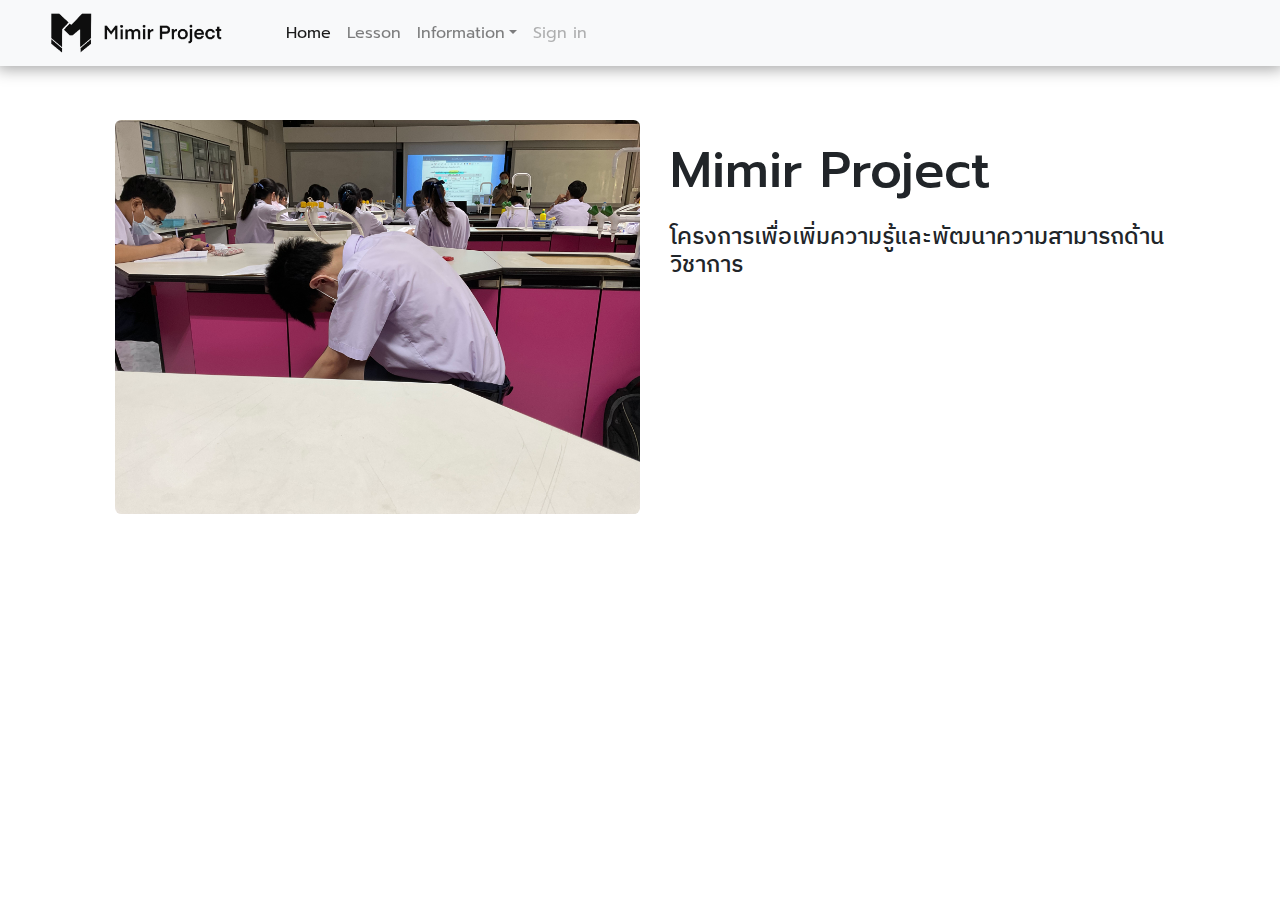
==== index.html @ 245a6e67 "fix nav bug" ====
<!DOCTYPE html>
<html>

<head>
	<meta charset="utf-8">
	<meta name="viewport" content="width=device-width, initial-scale=1">

	<link rel="stylesheet" href="home_style.css"> <!-- Link Css -->
	<link rel="stylesheet" href="https://cdn.jsdelivr.net/npm/bootstrap@4.0.0/dist/css/bootstrap.min.css" integrity="sha384-Gn5384xqQ1aoWXA+058RXPxPg6fy4IWvTNh0E263XmFcJlSAwiGgFAW/dAiS6JXm" crossorigin="anonymous"> <!-- Link Boostrap --> 

	<title>Home</title>
</head>

<body>

<nav class="navbar fixed-top navbar-expand-lg navbar-light bg-light">
  	<div class="container-fluid">

    	<!-- Logo -->
		<a class="navbar-brand" href="index.html">
  			<img src="logo/Medium-black-logo.png">
  		</a>

  		<!-- navigation button -->
    	<button class="navbar-toggler" type="button" data-bs-toggle="collapse" data-bs-target="#navbarSupportedContent" aria-controls="navbarSupportedContent" aria-expanded="false" aria-label="Toggle navigation">
      		<span class="navbar-toggler-icon"></span>
    	</button>


    	<div class="collapse navbar-collapse" id="navbarSupportedContent">
      		<ul class="navbar-nav me-auto mb-2 mb-lg-0">

      			<!-- home page -->
        		<li class="nav-item">
          			<a class="nav-link active" aria-current="page" href="index.html">Home</a>
        		</li>

        		<!-- our lesson -->
        		<li class="nav-item">
          			<a class="nav-link" href="#">Lesson</a>
        		</li>

        		<!-- last year information and static -->
       			<li class="nav-item dropdown">
          			<a class="nav-link dropdown-toggle" href="#" id="navbarDropdown" role="button" data-bs-toggle="dropdown" aria-expanded="false">Information</a>
          			<ul class="dropdown-menu" aria-labelledby="navbarDropdown">
            			<li><a class="dropdown-item" href="#">Static Last Year</a></li>
            			<li><a class="dropdown-item" href="#">Teacher List</a></li>
            			<li><a class="dropdown-item disabled" href="#">Examination Room</a> <!-- will anable soon --> 
          			</ul>
        		</li>

        		<!-- sign up / sign in (will anable soon)-->
        		<li class="nav-item">
          			<a class="nav-link disabled" href="#" tabindex="-1" aria-disabled="true">Sign in</a>
        		</li>
      		</ul>
    	</div>
  	</div>
</nav>

<!-- Introduce -->
<div class="blankspace">
	<div class="container">
		<div class="introduce">
			<div class="row">
				<div class="col-sm">
					<img src="image/test.jpeg" class="img-fluid" alt="Responsive image">
				</div>
				<div class="col-sm">
					<h1>Mimir Project</h1> 
					<br>
					<h2>โครงการเพื่อเพิ่มความรู้และพัฒนาความสามารถด้านวิชาการ</h2>
				</div>
			</div>
		</div>
	</div>
</div>

<script src="https://cdn.jsdelivr.net/npm/@popperjs/core@2.9.2/dist/umd/popper.min.js" integrity="sha384-IQsoLXl5PILFhosVNubq5LC7Qb9DXgDA9i+tQ8Zj3iwWAwPtgFTxbJ8NT4GN1R8p" crossorigin="anonymous"></script>
<script src="https://cdn.jsdelivr.net/npm/bootstrap@5.0.2/dist/js/bootstrap.min.js" integrity="sha384-cVKIPhGWiC2Al4u+LWgxfKTRIcfu0JTxR+EQDz/bgldoEyl4H0zUF0QKbrJ0EcQF" crossorigin="anonymous"></script>

</body>

</html>
---- home_style.css ----
@import url('https://fonts.googleapis.com/css2?family=Prompt&display=swap');
@import url('https://fonts.googleapis.com/css2?family=IBM+Plex+Sans+Thai&family=Prompt&display=swap');

body {
	margin: 0;
}

.navbar {
	box-shadow: 0px 0px 15px 3px #A4A4A4;
}

.navbar img {
	height: 40px;
	margin-right: 40px;
	margin-left: 20px;
	vertical-align: bottom;
}

.navbar-nav a{
	font-family: 'Prompt', sans-serif;
}

.blankspace {
	margin-top: 120px;
	margin-bottom: 20px;
	display: flex;
    flex-wrap: wrap;
    justify-content: space-between;
}

.introduce {
	margin-left: 30px;
	flex-basis: 55%;
}

.introduce img {
	border-radius: 0.4rem;
	flex-basis: 45%;
}

.introduce h1 {
	font-size: 50px;
	font-family: 'Prompt', sans-serif;
	margin-top: 20px;
	margin-bottom: 0px;
}

.introduce h2 {
	font-size: 23px;
	font-family: 'IBM Plex Sans Thai', sans-serif;
}

@media (max-width: 800px) {
	.introduce {
		flex-basis: 100%;
	}
}
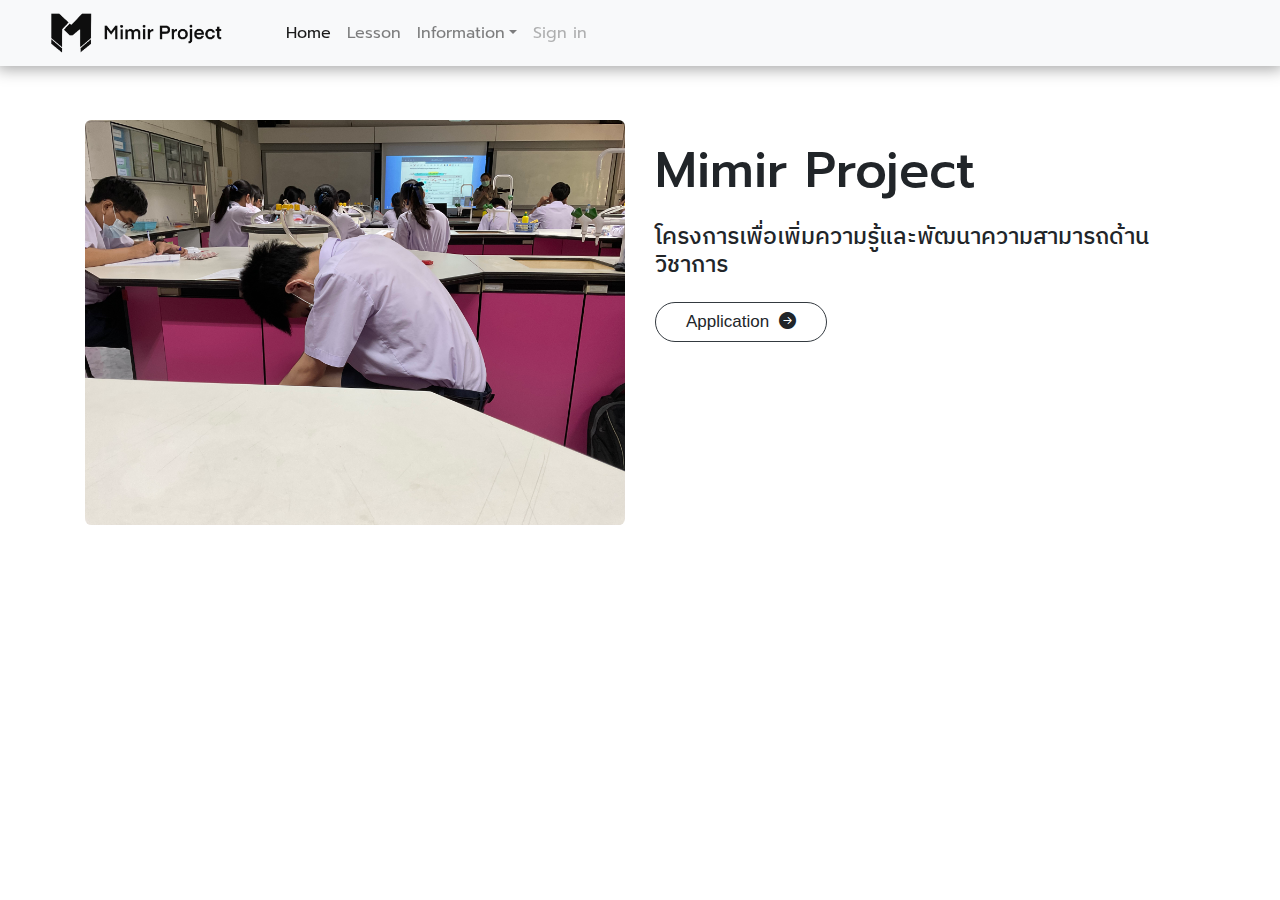
==== commit 70d7042a: "add application button" ====
--- a/index.html
+++ b/index.html
@@ -7,6 +7,8 @@
 
 	<link rel="stylesheet" href="home_style.css"> <!-- Link Css -->
 	<link rel="stylesheet" href="https://cdn.jsdelivr.net/npm/bootstrap@4.0.0/dist/css/bootstrap.min.css" integrity="sha384-Gn5384xqQ1aoWXA+058RXPxPg6fy4IWvTNh0E263XmFcJlSAwiGgFAW/dAiS6JXm" crossorigin="anonymous"> <!-- Link Boostrap --> 
+	<!-- Option 1: Include in HTML -->
+	<link rel="stylesheet" href="https://cdn.jsdelivr.net/npm/bootstrap-icons@1.3.0/font/bootstrap-icons.css">
 
 	<title>Home</title>
 </head>
@@ -64,13 +66,16 @@
 	<div class="container">
 		<div class="introduce">
 			<div class="row">
-				<div class="col-sm">
+				<div class="col-md">
 					<img src="image/test.jpeg" class="img-fluid" alt="Responsive image">
 				</div>
-				<div class="col-sm">
-					<h1>Mimir Project</h1> 
+				<div class="col-md">
+					<h1>Mimir Project</h1>
 					<br>
 					<h2>โครงการเพื่อเพิ่มความรู้และพัฒนาความสามารถด้านวิชาการ</h2>
+					<a herf="#" role="button" class="btn btn-outline-dark" aria-pressed="true">Application
+						<i class="bi bi-arrow-right-circle-fill"></i>
+					</a>
 				</div>
 			</div>
 		</div>
--- a/home_style.css
+++ b/home_style.css
@@ -28,14 +28,8 @@
     justify-content: space-between;
 }
 
-.introduce {
-	margin-left: 30px;
-	flex-basis: 55%;
-}
-
 .introduce img {
 	border-radius: 0.4rem;
-	flex-basis: 45%;
 }
 
 .introduce h1 {
@@ -50,8 +44,14 @@
 	font-family: 'IBM Plex Sans Thai', sans-serif;
 }
 
-@media (max-width: 800px) {
-	.introduce {
-		flex-basis: 100%;
-	}
-}+.introduce a {
+	font-size: 17px;
+	margin-top: 15px;
+	padding-left: 30px;
+	padding-right: 30px;
+	border-radius: 100px;
+}
+
+.introduce i {
+	margin-left: 5px;
+}
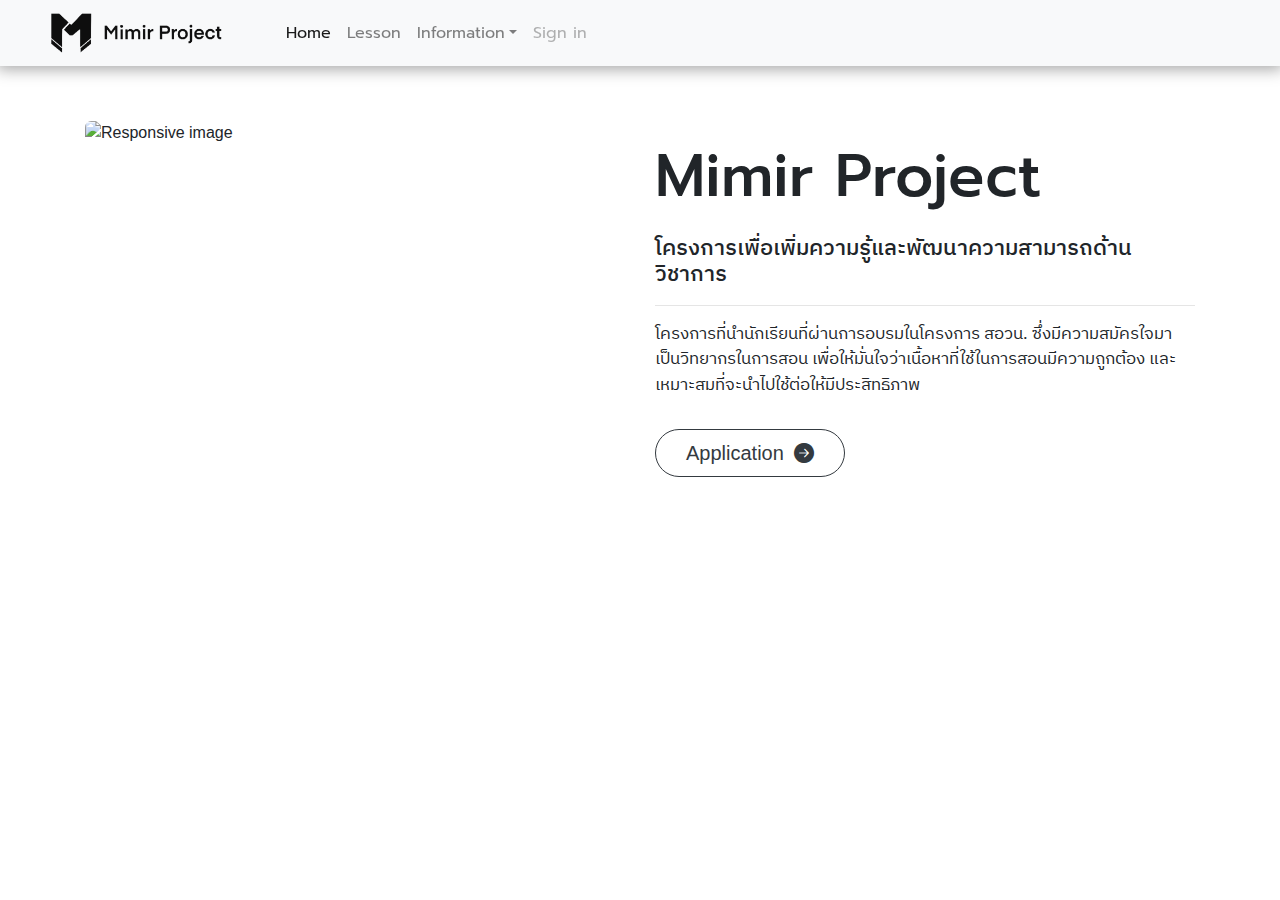
==== commit 87322f8d: "finished all introduce" ====
--- a/index.html
+++ b/index.html
@@ -66,14 +66,18 @@
 	<div class="container">
 		<div class="introduce">
 			<div class="row">
-				<div class="col-md">
-					<img src="image/test.jpeg" class="img-fluid" alt="Responsive image">
+				<div class="col-lg">
+					<img src="image/introduce.jpeg" class="img-fluid" alt="Responsive image">
 				</div>
-				<div class="col-md">
+				<div class="col-lg">
 					<h1>Mimir Project</h1>
 					<br>
 					<h2>โครงการเพื่อเพิ่มความรู้และพัฒนาความสามารถด้านวิชาการ</h2>
-					<a herf="#" role="button" class="btn btn-outline-dark" aria-pressed="true">Application
+					<hr>
+					<p>
+					โครงการที่นำนักเรียนที่ผ่านการอบรมในโครงการ สอวน. ซึ่งมีความสมัครใจมาเป็นวิทยากรในการสอน เพื่อให้มั่นใจว่าเนื้อหาที่ใช้ในการสอนมีความถูกต้อง และเหมาะสมที่จะนำไปใช้ต่อให้มีประสิทธิภาพ 
+					</p>
+					<a href="#" class="btn btn-primary btn-lg  btn-outline-dark" role="button" aria-pressed="true">Application 
 						<i class="bi bi-arrow-right-circle-fill"></i>
 					</a>
 				</div>
--- a/home_style.css
+++ b/home_style.css
@@ -33,19 +33,19 @@
 }
 
 .introduce h1 {
-	font-size: 50px;
+	font-size: 60px;
 	font-family: 'Prompt', sans-serif;
 	margin-top: 20px;
 	margin-bottom: 0px;
 }
 
 .introduce h2 {
-	font-size: 23px;
+	font-size: 22px;
 	font-family: 'IBM Plex Sans Thai', sans-serif;
 }
 
 .introduce a {
-	font-size: 17px;
+	font-size: 20px;
 	margin-top: 15px;
 	padding-left: 30px;
 	padding-right: 30px;
@@ -55,3 +55,16 @@
 .introduce i {
 	margin-left: 5px;
 }
+
+.introduce p {
+	font-size: 17px;
+	font-family: 'IBM Plex Sans Thai', sans-serif;
+}
+
+.about_us {
+	margin-top: 120px;
+	margin-bottom: 20px;
+	display: flex;
+    flex-wrap: wrap;
+    justify-content: space-between;
+}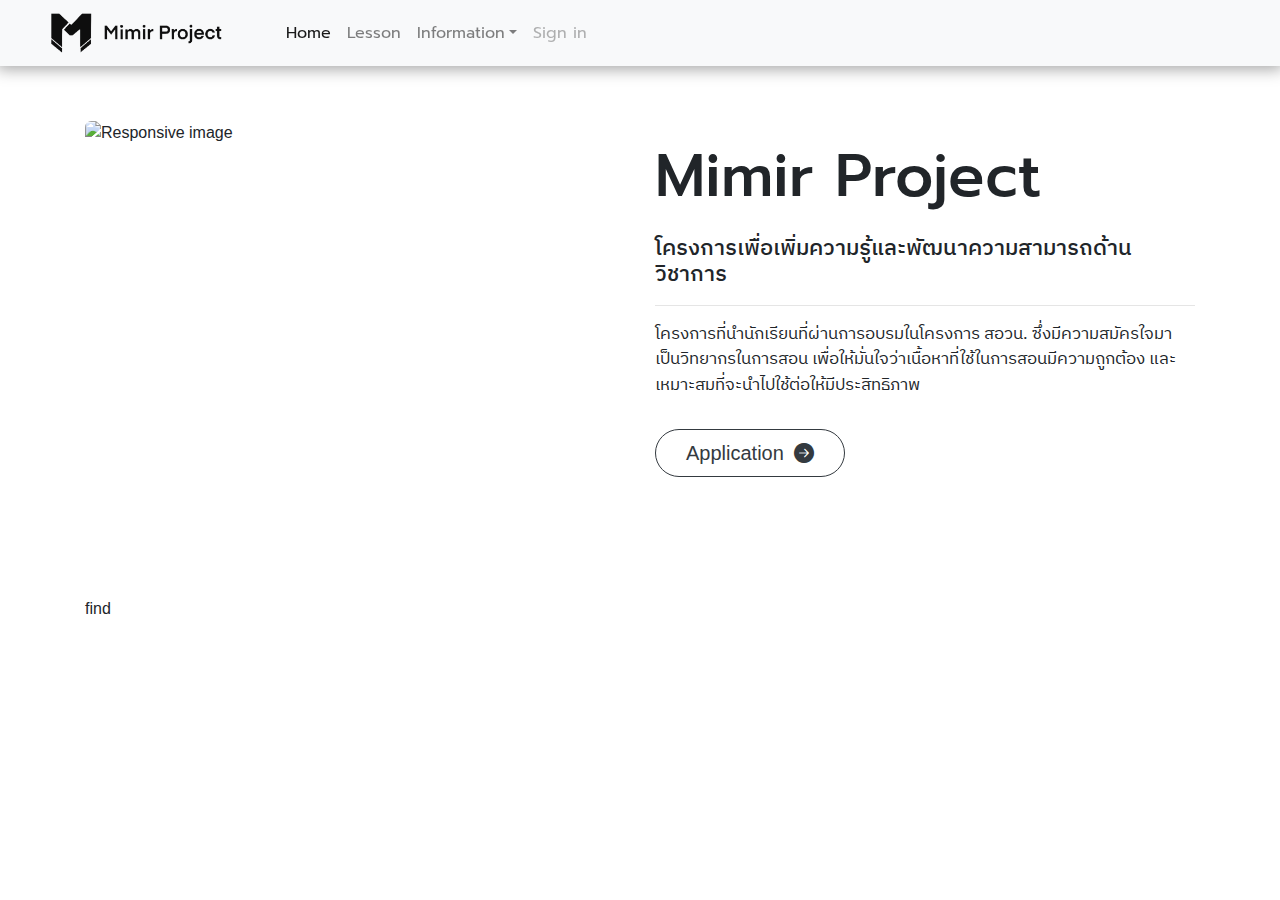
==== commit 8a0759c0: "forget to update" ====
--- a/index.html
+++ b/index.html
@@ -86,6 +86,16 @@
 	</div>
 </div>
 
+<!-- Why us -->
+<div class="about_us">
+	<div class="container">
+		<div class="row">
+			<div class="col-lg">
+				find
+			</div>
+		</div>
+	</div>
+</div>
 <script src="https://cdn.jsdelivr.net/npm/@popperjs/core@2.9.2/dist/umd/popper.min.js" integrity="sha384-IQsoLXl5PILFhosVNubq5LC7Qb9DXgDA9i+tQ8Zj3iwWAwPtgFTxbJ8NT4GN1R8p" crossorigin="anonymous"></script>
 <script src="https://cdn.jsdelivr.net/npm/bootstrap@5.0.2/dist/js/bootstrap.min.js" integrity="sha384-cVKIPhGWiC2Al4u+LWgxfKTRIcfu0JTxR+EQDz/bgldoEyl4H0zUF0QKbrJ0EcQF" crossorigin="anonymous"></script>
 
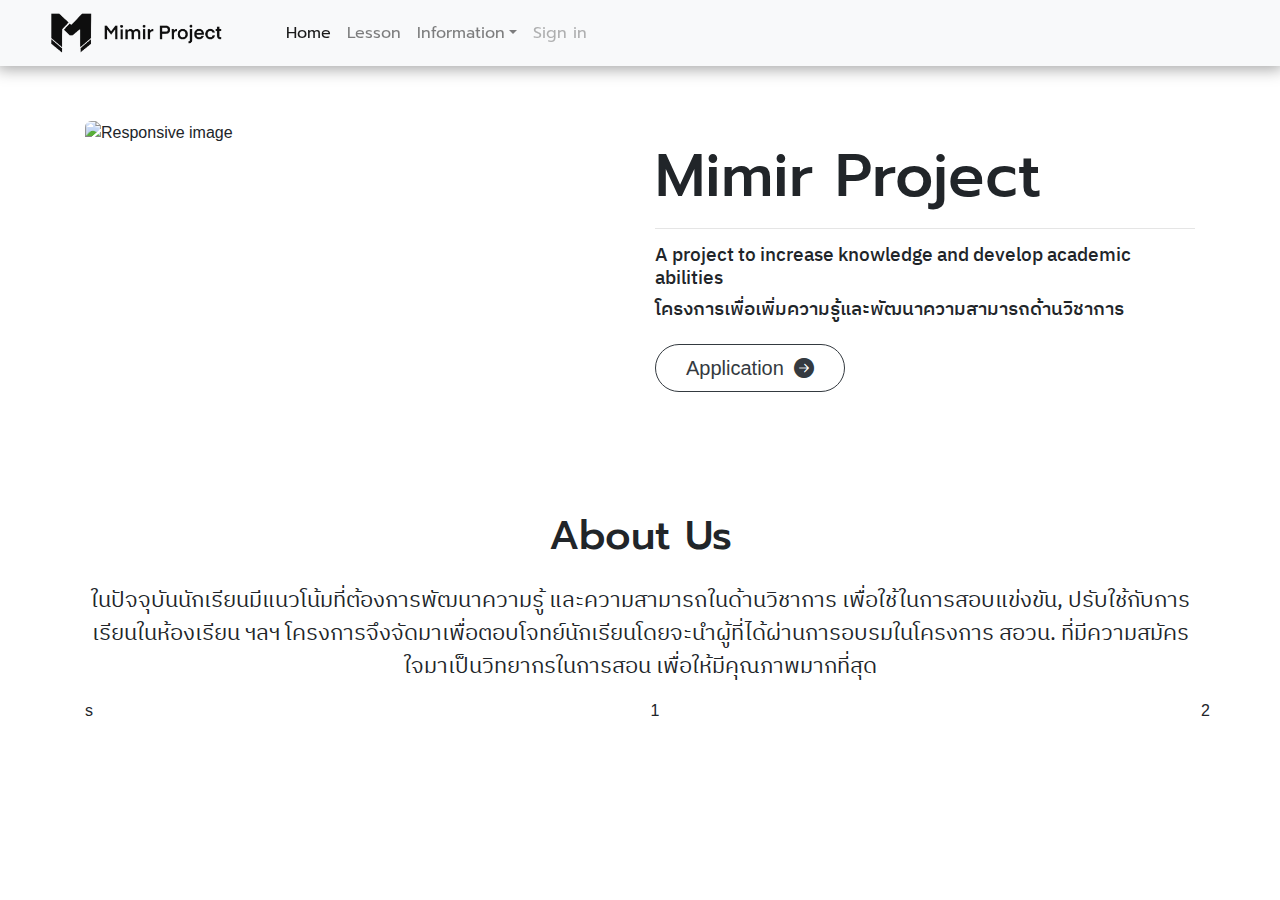
==== commit fe39d649: "add about us" ====
--- a/index.html
+++ b/index.html
@@ -71,12 +71,9 @@
 				</div>
 				<div class="col-lg">
 					<h1>Mimir Project</h1>
-					<br>
+					<hr>
+					<h2>A project to increase knowledge and develop academic abilities</h2>
 					<h2>โครงการเพื่อเพิ่มความรู้และพัฒนาความสามารถด้านวิชาการ</h2>
-					<hr>
-					<p>
-					โครงการที่นำนักเรียนที่ผ่านการอบรมในโครงการ สอวน. ซึ่งมีความสมัครใจมาเป็นวิทยากรในการสอน เพื่อให้มั่นใจว่าเนื้อหาที่ใช้ในการสอนมีความถูกต้อง และเหมาะสมที่จะนำไปใช้ต่อให้มีประสิทธิภาพ 
-					</p>
 					<a href="#" class="btn btn-primary btn-lg  btn-outline-dark" role="button" aria-pressed="true">Application 
 						<i class="bi bi-arrow-right-circle-fill"></i>
 					</a>
@@ -86,16 +83,30 @@
 	</div>
 </div>
 
-<!-- Why us -->
+<!-- about us -->
 <div class="about_us">
 	<div class="container">
 		<div class="row">
 			<div class="col-lg">
-				find
+				<h1>About Us</h1>
+				<br>
+				<p>ในปัจจุบันนักเรียนมีแนวโน้มที่ต้องการพัฒนาความรู้ และความสามารถในด้านวิชาการ เพื่อใช้ในการสอบแข่งขัน, ปรับใช้กับการเรียนในห้องเรียน ฯลฯ โครงการจึงจัดมาเพื่อตอบโจทย์นักเรียนโดยจะนำผู้ที่ได้ผ่านการอบรมในโครงการ สอวน. ที่มีความสมัครใจมาเป็นวิทยากรในการสอน เพื่อให้มีคุณภาพมากที่สุด</p>
+			</div>
+		</div>
+		<div class="row">
+			<div class="col-lg">
+				s
+			</div>
+			<div class="col-lg">
+				1
+			</div>
+			<div calss="col-lg">
+				2
 			</div>
 		</div>
 	</div>
 </div>
+
 <script src="https://cdn.jsdelivr.net/npm/@popperjs/core@2.9.2/dist/umd/popper.min.js" integrity="sha384-IQsoLXl5PILFhosVNubq5LC7Qb9DXgDA9i+tQ8Zj3iwWAwPtgFTxbJ8NT4GN1R8p" crossorigin="anonymous"></script>
 <script src="https://cdn.jsdelivr.net/npm/bootstrap@5.0.2/dist/js/bootstrap.min.js" integrity="sha384-cVKIPhGWiC2Al4u+LWgxfKTRIcfu0JTxR+EQDz/bgldoEyl4H0zUF0QKbrJ0EcQF" crossorigin="anonymous"></script>
 
--- a/home_style.css
+++ b/home_style.css
@@ -40,7 +40,7 @@
 }
 
 .introduce h2 {
-	font-size: 22px;
+	font-size: 19px;
 	font-family: 'IBM Plex Sans Thai', sans-serif;
 }
 
@@ -56,15 +56,23 @@
 	margin-left: 5px;
 }
 
-.introduce p {
-	font-size: 17px;
-	font-family: 'IBM Plex Sans Thai', sans-serif;
-}
-
 .about_us {
 	margin-top: 120px;
 	margin-bottom: 20px;
 	display: flex;
     flex-wrap: wrap;
     justify-content: space-between;
+}
+
+.about_us h1 {
+	font-size: 40px;
+	font-family: 'Prompt', sans-serif;
+	text-align: center;
+	margin-bottom: 0px;
+}
+
+.about_us p {
+	font-size: 22px;
+	font-family: 'IBM Plex Sans Thai', sans-serif;
+	text-align: center;
 }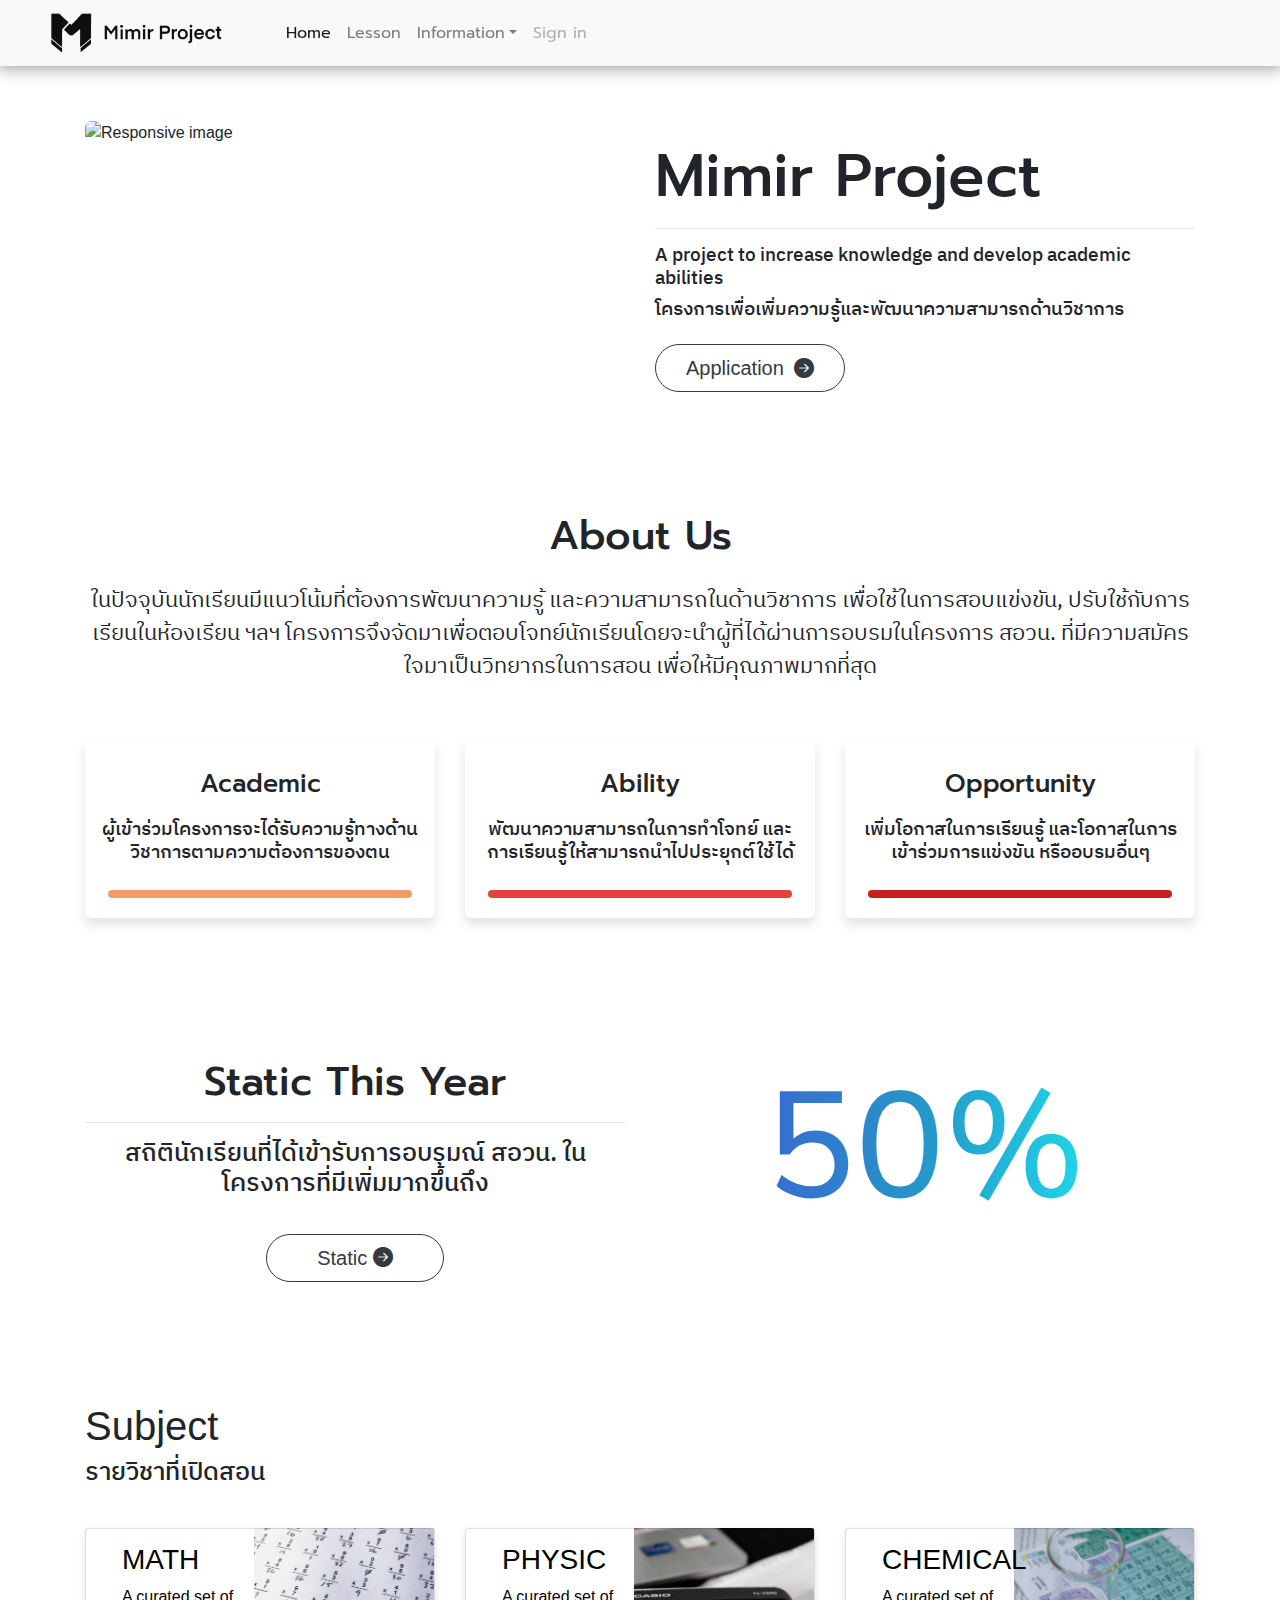
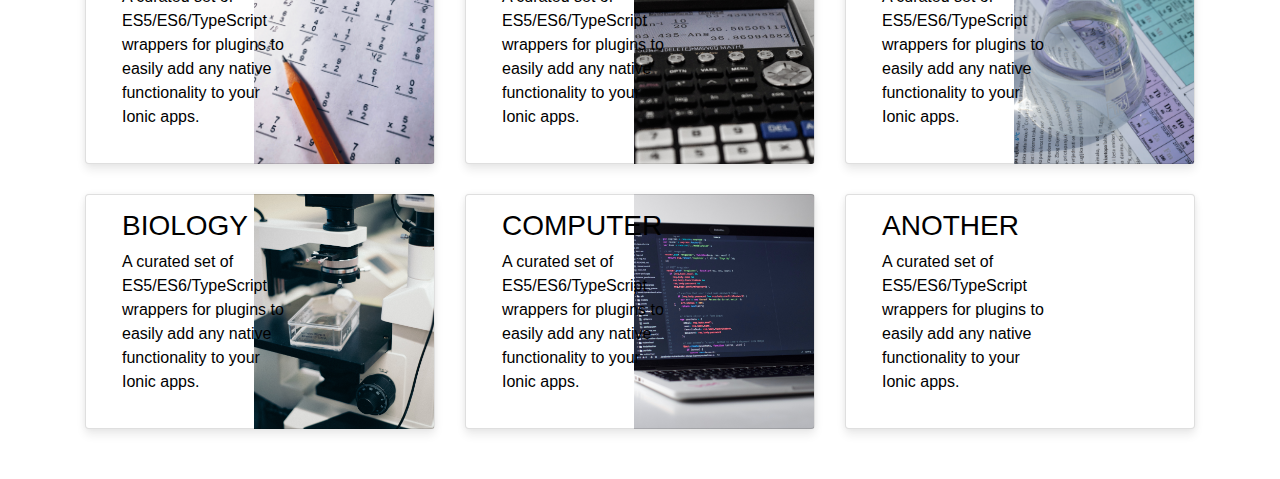
==== commit 89fa3e07: "static and subject" ====
--- a/index.html
+++ b/index.html
@@ -15,6 +15,7 @@
 
 <body>
 
+<!-- Navigation Bar -->
 <nav class="navbar fixed-top navbar-expand-lg navbar-light bg-light">
   	<div class="container-fluid">
 
@@ -95,13 +96,109 @@
 		</div>
 		<div class="row">
 			<div class="col-lg">
-				s
-			</div>
-			<div class="col-lg">
-				1
-			</div>
-			<div calss="col-lg">
-				2
+				<div class="box">
+					<h2>Academic</h2>
+					<h3>ผู้เข้าร่วมโครงการจะได้รับความรู้ทางด้านวิชาการตามความต้องการของตน</h3>
+					<div class="color_line_1"></div>
+				</div>
+			</div>
+			<div class="col-lg">
+				<div class="box">
+					<h2>Ability</h2>
+					<h3>พัฒนาความสามารถในการทำโจทย์ และการเรียนรู้ให้สามารถนำไปประยุกต์ใช้ได้</h3>
+					<div class="color_line_2"></div>
+				</div>
+			</div>
+			<div class="col-lg">
+				<div class="box">
+					<h2>Opportunity</h2>
+					<h3>เพิ่มโอกาสในการเรียนรู้ และโอกาสในการเข้าร่วมการแข่งขัน หรืออบรมอื่นๆ</h3>
+					<div class="color_line_3"></div>
+				</div>
+			</div>
+		</div>
+	</div>
+</div>
+
+<!-- some statics -->
+<div class="static">
+	<div class="container">
+		<div class="row">
+			<div class="col-lg">
+				<h1>Static This Year</h1>
+				<hr>
+				<h2>สถิตินักเรียนที่ได้เข้ารับการอบรมณ์ สอวน. ในโครงการที่มีเพิ่มมากขึ้นถึง</h2>
+				<div class="static_button">
+					<a href="#" class="btn btn-primary btn-lg  btn-outline-dark" role="button" aria-pressed="true">
+					Static
+						<i class="bi bi-arrow-right-circle-fill"></i>
+					</a>
+				</div>
+			</div>
+			<div class="col-lg">
+				<h1 class="percentage">50%</h1>
+			</div>
+		</div>
+	</div>
+</div>
+
+<!-- subject -->
+<div class="subject">
+	<div class="container">
+		<div class="row">
+			<div class="col-lg">
+				<h1>Subject</h1>
+				<h2>รายวิชาที่เปิดสอน</h2>
+			</div>
+		</div>
+		<div class="row">
+			<div class="col-sm">
+				<a href="#">
+					<div class="card card-1">
+				        <h3>MATH</h3>
+				        <p>A curated set of   ES5/ES6/TypeScript wrappers for plugins to easily add any native functionality to your Ionic apps.</p>
+				    </div>
+				</a>
+			</div>
+			<div class="col-sm">
+				<a href="#">
+					<div class="card card-2">
+				        <h3>PHYSIC</h3>
+				        <p>A curated set of   ES5/ES6/TypeScript wrappers for plugins to easily add any native functionality to your Ionic apps.</p>
+				    </div>
+				</a>
+			</div>
+			<div class="col-sm">
+				<a href="#">
+					<div class="card card-3">
+				        <h3>CHEMICAL</h3>
+				        <p>A curated set of   ES5/ES6/TypeScript wrappers for plugins to easily add any native functionality to your Ionic apps.</p>
+				    </div>
+				</a>
+			</div>
+			<div class="col-sm">
+				<a href="#">
+					<div class="card card-4">
+				        <h3>BIOLOGY</h3>
+				        <p>A curated set of   ES5/ES6/TypeScript wrappers for plugins to easily add any native functionality to your Ionic apps.</p>
+				    </div>
+				</a>
+			</div>
+			<div class="col-sm">
+				<a href="#">
+					<div class="card card-5">
+				        <h3>COMPUTER</h3>
+				        <p>A curated set of   ES5/ES6/TypeScript wrappers for plugins to easily add any native functionality to your Ionic apps.</p>
+				    </div>
+				</a>
+			</div>
+			<div class="col-sm">
+				<a href="#">
+					<div class="card card-6">
+				        <h3>ANOTHER</h3>
+				        <p>A curated set of   ES5/ES6/TypeScript wrappers for plugins to easily add any native functionality to your Ionic apps.</p>
+				    </div>
+				</a>
 			</div>
 		</div>
 	</div>
@@ -112,4 +209,4 @@
 
 </body>
 
-</html>+</html>
--- a/home_style.css
+++ b/home_style.css
@@ -1,5 +1,4 @@
-@import url('https://fonts.googleapis.com/css2?family=Prompt&display=swap');
-@import url('https://fonts.googleapis.com/css2?family=IBM+Plex+Sans+Thai&family=Prompt&display=swap');
+@import url('https://fonts.googleapis.com/css2?family=IBM+Plex+Sans+Thai&family=Nunito+Sans:wght@800&family=Prompt&display=swap');
 
 body {
 	margin: 0;
@@ -69,10 +68,209 @@
 	font-family: 'Prompt', sans-serif;
 	text-align: center;
 	margin-bottom: 0px;
+	/*background: linear-gradient(to right, #f32170,#ff6b08, #cf23cf, #eedd44);
+    -webkit-text-fill-color: transparent;
+    -webkit-background-clip: text;*/
+}
+
+.about_us h2 {
+	font-size: 25px;
+	font-family: 'Prompt', sans-serif;
+	margin-bottom: 20px;
+}
+
+.about_us h3 {
+	font-size: 19px;
+	font-family: 'IBM Plex Sans Thai', sans-serif;
 }
 
 .about_us p {
 	font-size: 22px;
 	font-family: 'IBM Plex Sans Thai', sans-serif;
 	text-align: center;
-}+}
+
+/*box for about us*/
+.about_us .box { 
+	text-align: center;
+	background: #FFFFFF;
+	box-shadow: 0px 7px 12px 0px #E3E3E3;
+	border-radius: 0.4rem;
+	margin-top: 40px;
+	margin-bottom: 20px;
+	padding-top: 30px;
+	padding-bottom: 20px;
+	padding-left: 13px;
+	padding-right: 13px;
+}
+
+/*color line in about us box*/
+.about_us .color_line_1 {
+	background-color: #f59b65;
+	height: 8px;
+	border-radius: 20px;
+	margin-top: 25px;
+	margin-left: 10px;
+	margin-right: 10px;
+}
+
+.about_us .color_line_2 {
+	background-color: #e4443f;
+	height: 8px;
+	border-radius: 20px;
+	margin-top: 25px;
+	margin-left: 10px;
+	margin-right: 10px;
+}
+
+.about_us .color_line_3 {
+	background-color: #c5211c;
+	height: 8px;
+	border-radius: 20px;
+	margin-top: 25px;
+	margin-left: 10px;
+	margin-right: 10px;
+}
+
+.static {
+	margin-top: 120px;
+	margin-bottom: 20px;
+	display: flex;
+    flex-wrap: wrap;
+    justify-content: space-between;
+}
+
+.static h1 {
+	font-size: 40px;
+	font-family: 'Prompt', sans-serif;
+	text-align: center;
+	margin-bottom: 15px;
+}
+
+.static h2 {
+	font-size: 25px;
+	font-family: 'IBM Plex Sans Thai', sans-serif;
+	text-align: center;
+	margin-bottom: 20px;
+	margin-top: 10px;
+}
+
+.static h3 {
+	font-size: 19px;
+	font-family: 'IBM Plex Sans Thai', sans-serif;
+	text-align: center;
+	margin-bottom: 0px;
+}
+
+.static .percentage {
+	font-family: 'Nunito Sans', sans-serif;
+	font-size: 150px;
+	text-align: center;
+	vertical-align: center;
+	background: linear-gradient(90deg, rgba(70,75,214,1) 0%, rgba(37,152,201,1) 50%, rgba(27,255,255,1) 100%);
+    -webkit-text-fill-color: transparent;
+    -webkit-background-clip: text;
+}
+
+.static a {
+	font-size: 20px;
+	margin-top: 15px;
+	padding-left: 50px;
+	padding-right: 50px;
+	border-radius: 100px;
+	text-align: center;
+}
+
+.static .static_button {
+	text-align: center;
+}
+
+.subject {
+	margin-top: 120px;
+	margin-bottom: 20px;
+	display: flex;
+    flex-wrap: wrap;
+    justify-content: space-between;
+}
+
+.subjebt h1 {
+	font-size: 40px;
+	font-family: 'Prompt', sans-serif;
+	text-align: center;
+	margin-bottom: 0px;
+}
+
+.subject h2 {
+	font-size: 25px;
+	font-family: 'IBM Plex Sans Thai', sans-serif;
+	margin-bottom: 40px;
+	margin-top: 0px;
+}
+
+.subject a {
+	color: #000000;
+	text-decoration: none;
+}
+
+.subject a:hover {
+	color: #000000;
+	text-decoration: none;
+}
+
+.subject .card{
+    border-radius: 4px;
+    background: #fff;
+    box-shadow: 0 6px 10px rgba(0,0,0,.08), 0 0 6px rgba(0,0,0,.05);
+    transition: .3s transform cubic-bezier(.155,1.105,.295,1.12),.3s box-shadow,.3s -webkit-transform cubic-bezier(.155,1.105,.295,1.12);
+	padding: 14px 150px 18px 36px;
+	margin-bottom: 30px;
+ 	cursor: pointer;
+}
+
+.subject .card:hover{
+    transform: scale(1.05);
+  	box-shadow: 0 10px 20px rgba(0,0,0,.12), 0 4px 8px rgba(0,0,0,.06);
+}
+
+.subject .card-1{
+  	background-image: url(image/math.jpg);
+    background-repeat: no-repeat;
+    background-position: right;
+    background-size: 180px;
+}
+
+.subject .card-2{
+  	background-image: url(image/phy.jpg);
+    background-repeat: no-repeat;
+    background-position: right;
+    background-size: 180px;
+}
+
+.subject .card-3{
+  	background-image: url(image/chem.jpg);
+    background-repeat: no-repeat;
+    background-position: right;
+    background-size: 180px;
+}
+
+.subject .card-4{
+  	background-image: url(image/bio.jpg);
+    background-repeat: no-repeat;
+    background-position: right;
+    background-size: 180px;
+}
+
+.subject .card-5{
+  	background-image: url(image/com.jpg);
+    background-repeat: no-repeat;
+    background-position: right;
+    background-size: 180px;
+}
+
+.subject .card-6{
+  	background-image: url(image/another.jpg);
+    background-repeat: no-repeat;
+    background-position: right;
+    background-size: 180px;
+}
+
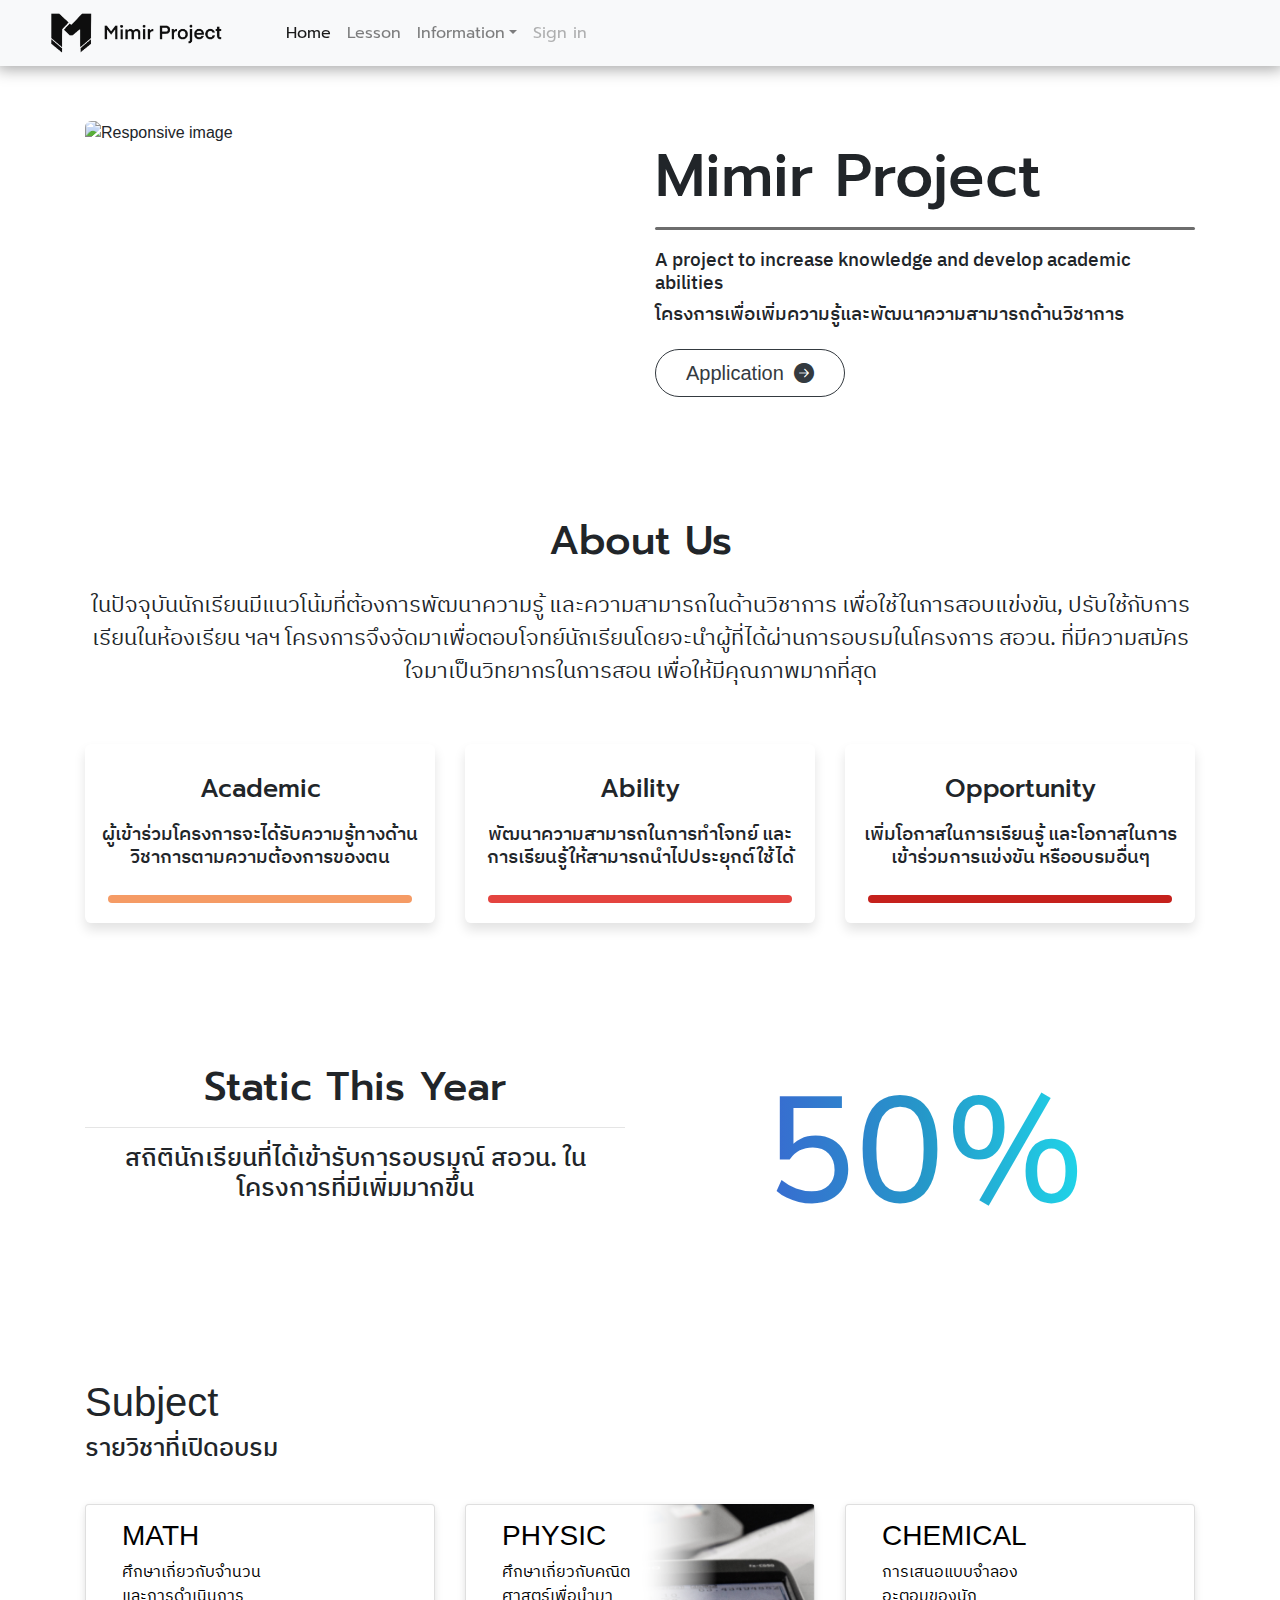
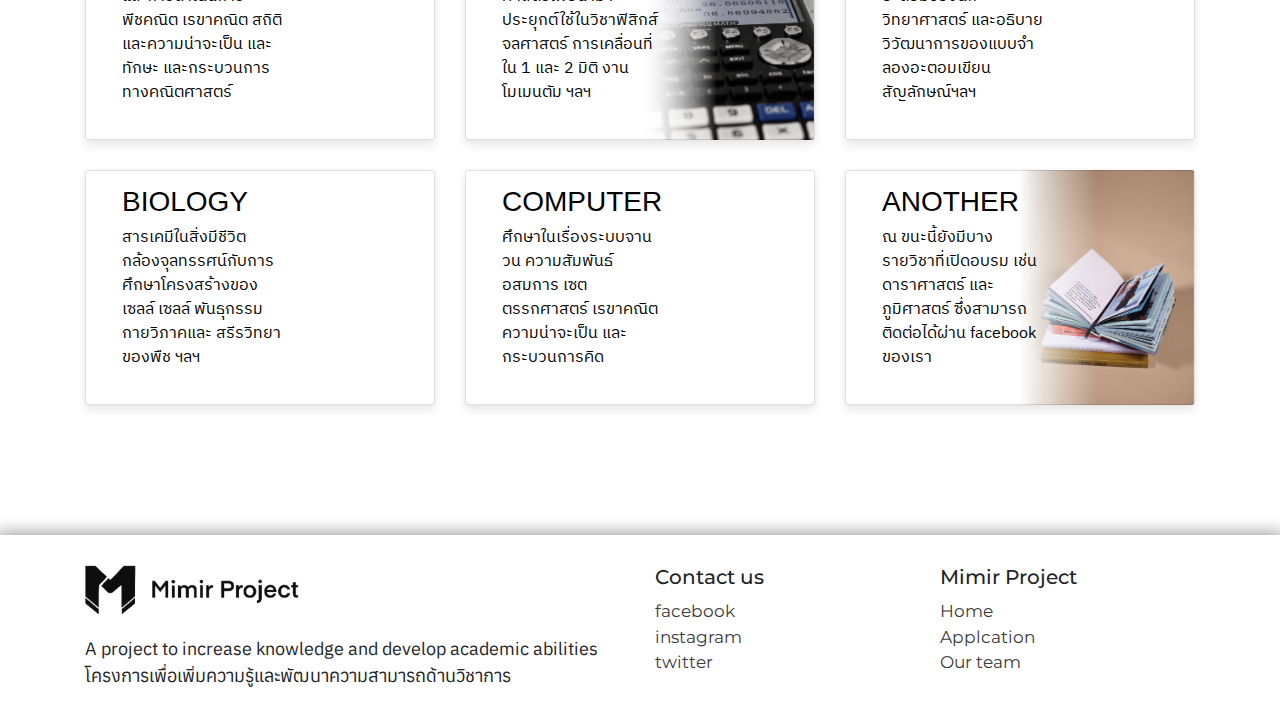
==== commit ad36cd0e: "finish index page" ====
--- a/index.html
+++ b/index.html
@@ -72,7 +72,7 @@
 				</div>
 				<div class="col-lg">
 					<h1>Mimir Project</h1>
-					<hr>
+					<div class="color_line"></div>
 					<h2>A project to increase knowledge and develop academic abilities</h2>
 					<h2>โครงการเพื่อเพิ่มความรู้และพัฒนาความสามารถด้านวิชาการ</h2>
 					<a href="#" class="btn btn-primary btn-lg  btn-outline-dark" role="button" aria-pressed="true">Application 
@@ -127,13 +127,7 @@
 			<div class="col-lg">
 				<h1>Static This Year</h1>
 				<hr>
-				<h2>สถิตินักเรียนที่ได้เข้ารับการอบรมณ์ สอวน. ในโครงการที่มีเพิ่มมากขึ้นถึง</h2>
-				<div class="static_button">
-					<a href="#" class="btn btn-primary btn-lg  btn-outline-dark" role="button" aria-pressed="true">
-					Static
-						<i class="bi bi-arrow-right-circle-fill"></i>
-					</a>
-				</div>
+				<h2>สถิตินักเรียนที่ได้เข้ารับการอบรมณ์ สอวน. ในโครงการที่มีเพิ่มมากขึ้น</h2>
 			</div>
 			<div class="col-lg">
 				<h1 class="percentage">50%</h1>
@@ -148,7 +142,7 @@
 		<div class="row">
 			<div class="col-lg">
 				<h1>Subject</h1>
-				<h2>รายวิชาที่เปิดสอน</h2>
+				<h2>รายวิชาที่เปิดอบรม</h2>
 			</div>
 		</div>
 		<div class="row">
@@ -156,7 +150,7 @@
 				<a href="#">
 					<div class="card card-1">
 				        <h3>MATH</h3>
-				        <p>A curated set of   ES5/ES6/TypeScript wrappers for plugins to easily add any native functionality to your Ionic apps.</p>
+				        <p>ศึกษาเกี่ยวกับจํานวนและการดําเนินการ พีชคณิต เรขาคณิต สถิติและความน่าจะเป็น และทักษะ และกระบวนการทางคณิตศาสตร์</p>
 				    </div>
 				</a>
 			</div>
@@ -164,7 +158,7 @@
 				<a href="#">
 					<div class="card card-2">
 				        <h3>PHYSIC</h3>
-				        <p>A curated set of   ES5/ES6/TypeScript wrappers for plugins to easily add any native functionality to your Ionic apps.</p>
+				        <p>ศึกษาเกี่ยวกับคณิตศาสตร์เพื่อนํามาประยุกต์ใช้ในวิชาฟิสิกส์ จลศาสตร์ การเคลื่อนที่ใน 1 และ 2 มิติ งาน โมเมนตัม ฯลฯ</p>
 				    </div>
 				</a>
 			</div>
@@ -172,7 +166,7 @@
 				<a href="#">
 					<div class="card card-3">
 				        <h3>CHEMICAL</h3>
-				        <p>A curated set of   ES5/ES6/TypeScript wrappers for plugins to easily add any native functionality to your Ionic apps.</p>
+				        <p>การเสนอแบบจําลองอะตอมของนักวิทยาศาสตร์ และอธิบายวิวัฒนาการของแบบจําลองอะตอมเขียนสัญลักษณ์ฯลฯ</p>
 				    </div>
 				</a>
 			</div>
@@ -180,7 +174,7 @@
 				<a href="#">
 					<div class="card card-4">
 				        <h3>BIOLOGY</h3>
-				        <p>A curated set of   ES5/ES6/TypeScript wrappers for plugins to easily add any native functionality to your Ionic apps.</p>
+				        <p>สารเคมีในสิ่งมีชีวิต กล้องจุลทรรศน์กับการศึกษาโครงสร้างของเซลล์ เซลล์ พันธุกรรม กายวิภาคและ สรีรวิทยาของพืช ฯลฯ</p>
 				    </div>
 				</a>
 			</div>
@@ -188,17 +182,47 @@
 				<a href="#">
 					<div class="card card-5">
 				        <h3>COMPUTER</h3>
-				        <p>A curated set of   ES5/ES6/TypeScript wrappers for plugins to easily add any native functionality to your Ionic apps.</p>
-				    </div>
-				</a>
-			</div>
-			<div class="col-sm">
-				<a href="#">
+				        <p>ศึกษาในเรื่องระบบจานวน ความสัมพันธ์ อสมการ เซต ตรรกศาสตร์ เรขาคณิต ความน่าจะเป็น และกระบวนการคิด</p>
+				    </div>
+				</a>
+			</div>
+			<div class="col-sm">
+				<a href="https://www.facebook.com/profile.php?id=100082453218251" target="_blank">
 					<div class="card card-6">
 				        <h3>ANOTHER</h3>
-				        <p>A curated set of   ES5/ES6/TypeScript wrappers for plugins to easily add any native functionality to your Ionic apps.</p>
-				    </div>
-				</a>
+				        <p>ณ ขนะนี้ยังมีบางรายวิชาที่เปิดอบรม เช่น ดาราศาสตร์ และ ภูมิศาสตร์ ซึ่งสามารถติดต่อได้ผ่าน facebook ของเรา</p>
+				    </div>
+				</a>
+			</div>
+		</div>
+	</div>
+</div>
+
+<!-- bottom -->
+<div class="bottom">
+	<div class="container">
+		<div class="row">
+			<div class="col-sm-6">
+				<img src="logo/Medium-black-logo.png">
+				<p>A project to increase knowledge and develop academic abilities
+				<br>
+				โครงการเพื่อเพิ่มความรู้และพัฒนาความสามารถด้านวิชาการ</p>
+			</div>
+			<div class="col-md-3">
+				<h1>Contact us</h1>
+				<a href="#">facebook</a>
+				<br>
+				<a href="#">instagram</a>
+				<br>
+				<a href="#">twitter</a>
+			</div>
+			<div class="col-md-3">
+				<h1>Mimir Project</h1>
+				<a href="#">Home</a>
+				<br>
+				<a href="#">Applcation</a>
+				<br>
+				<a href="#">Our team</a>
 			</div>
 		</div>
 	</div>
--- a/home_style.css
+++ b/home_style.css
@@ -1,5 +1,4 @@
-@import url('https://fonts.googleapis.com/css2?family=IBM+Plex+Sans+Thai&family=Nunito+Sans:wght@800&family=Prompt&display=swap');
-
+@import url('https://fonts.googleapis.com/css2?family=Anuphan:wght@300&family=IBM+Plex+Sans+Thai&family=Montserrat:wght@300&family=Nunito+Sans:wght@800&family=Prompt&display=swap');
 body {
 	margin: 0;
 }
@@ -53,6 +52,14 @@
 
 .introduce i {
 	margin-left: 5px;
+}
+
+.introduce .color_line {
+	background-color: #6d6d6d;
+	height: 3px;
+	border-radius: 20px;
+	margin-top: 15px;
+	margin-bottom: 20px;
 }
 
 .about_us {
@@ -187,7 +194,7 @@
 
 .subject {
 	margin-top: 120px;
-	margin-bottom: 20px;
+	margin-bottom: 100px;
 	display: flex;
     flex-wrap: wrap;
     justify-content: space-between;
@@ -232,45 +239,82 @@
   	box-shadow: 0 10px 20px rgba(0,0,0,.12), 0 4px 8px rgba(0,0,0,.06);
 }
 
+.subject .card p {
+	font-family: 'IBM Plex Sans Thai', sans-serif;
+}
+
 .subject .card-1{
-  	background-image: url(image/math.jpg);
+  	background-image: url(image/math.png);
     background-repeat: no-repeat;
     background-position: right;
     background-size: 180px;
 }
 
 .subject .card-2{
-  	background-image: url(image/phy.jpg);
+  	background-image: url(image/phy.png);
     background-repeat: no-repeat;
     background-position: right;
     background-size: 180px;
 }
 
 .subject .card-3{
-  	background-image: url(image/chem.jpg);
+  	background-image: url(image/chem.png);
     background-repeat: no-repeat;
     background-position: right;
     background-size: 180px;
 }
 
 .subject .card-4{
-  	background-image: url(image/bio.jpg);
+  	background-image: url(image/bio.png);
     background-repeat: no-repeat;
     background-position: right;
     background-size: 180px;
 }
 
 .subject .card-5{
-  	background-image: url(image/com.jpg);
+  	background-image: url(image/com.png);
     background-repeat: no-repeat;
     background-position: right;
     background-size: 180px;
 }
 
 .subject .card-6{
-  	background-image: url(image/another.jpg);
-    background-repeat: no-repeat;
-    background-position: right;
-    background-size: 180px;
-}
-
+  	background-image: url(image/another.png);
+    background-repeat: no-repeat;
+    background-position: right;
+    background-size: 180px;
+}
+
+.bottom {
+	box-shadow: 0px 0px 15px 3px #A4A4A4;
+}
+
+.bottom img {
+	height: 50px;
+	margin-top: 30px;
+	margin-bottom: 20px;
+}
+
+.bottom p {
+	font-family: 'Anuphan', sans-serif;
+	font-size: 18px;
+	margin-bottom: 20px;
+}
+
+.bottom h1 {
+	font-family: 'Montserrat', sans-serif;
+	font-size: 20px;
+	margin-top: 30px;
+	margin-bottom: 10px;
+}
+
+.bottom a {
+	font-family: 'Montserrat', sans-serif;
+	font-size: 17px;
+	color: #3b3b3b;
+}
+
+.bottom a:hover {
+	text-decoration: none;
+	color: #000000;
+}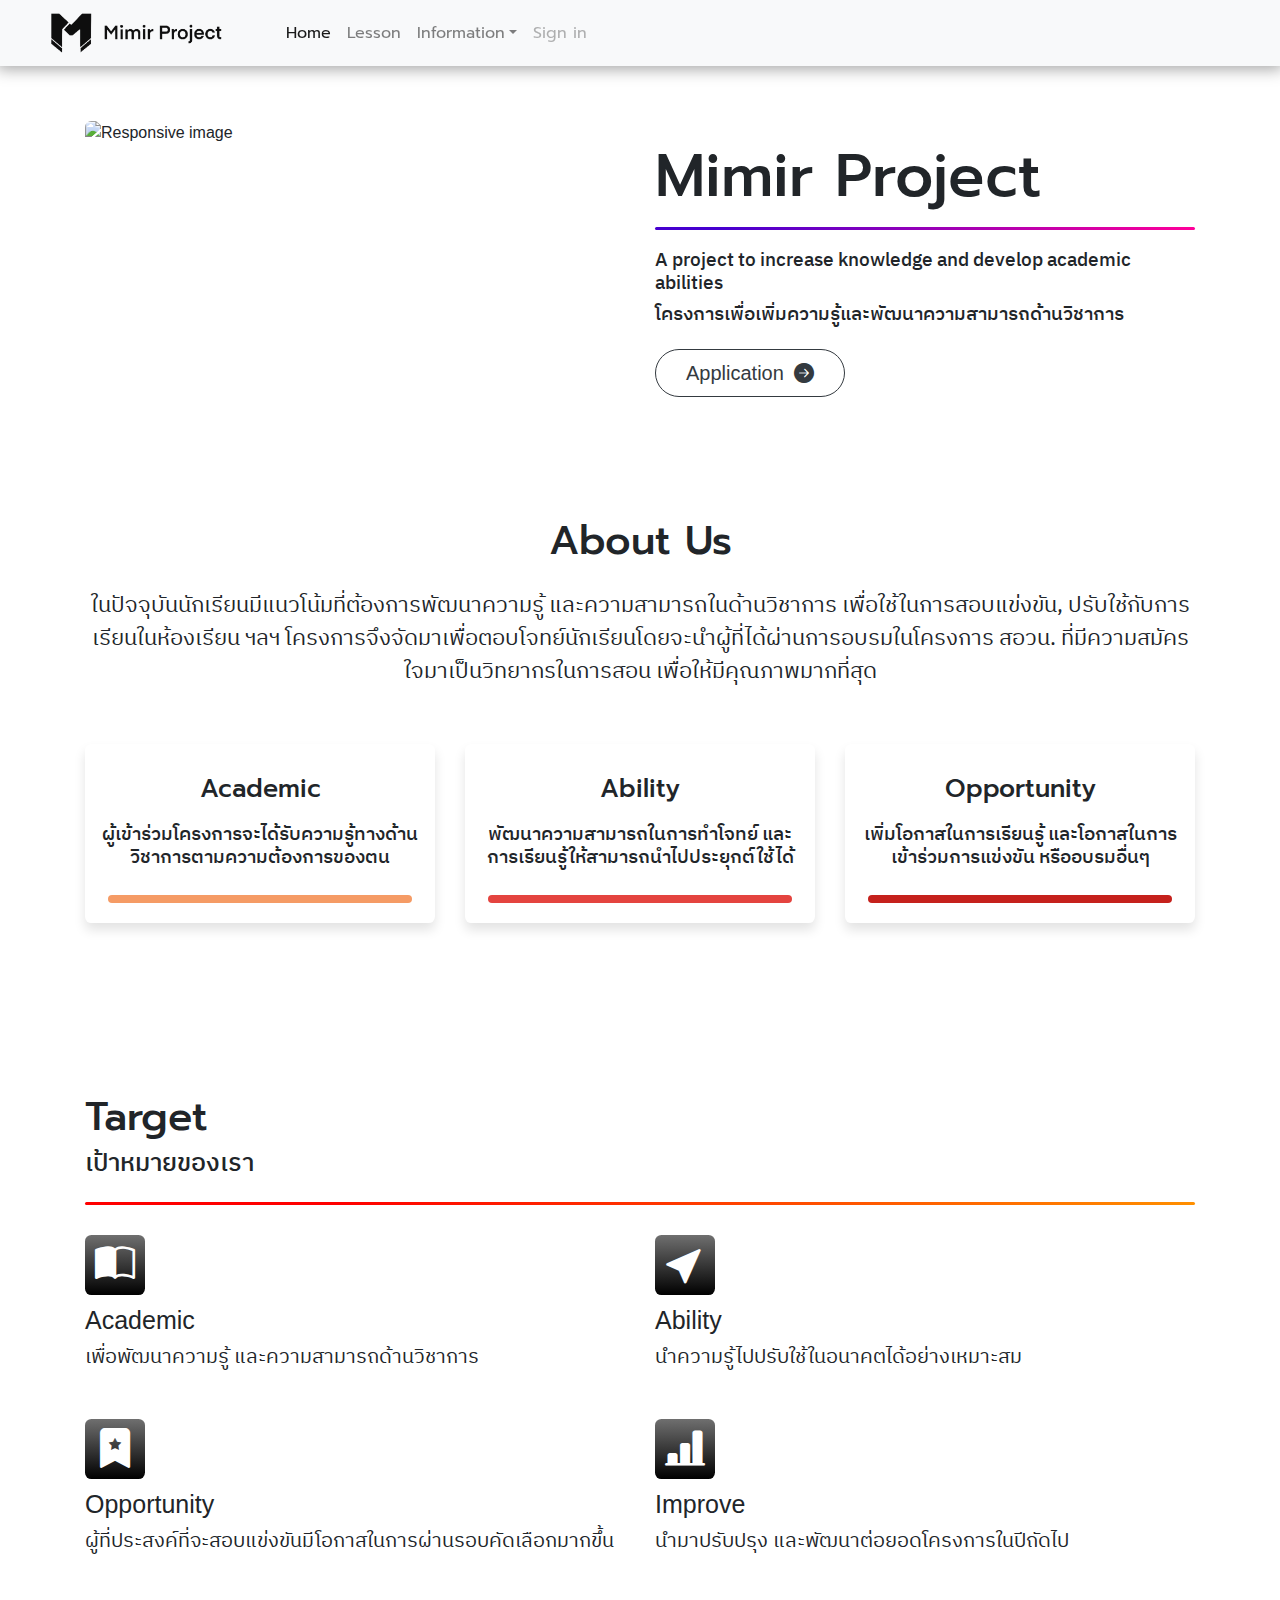
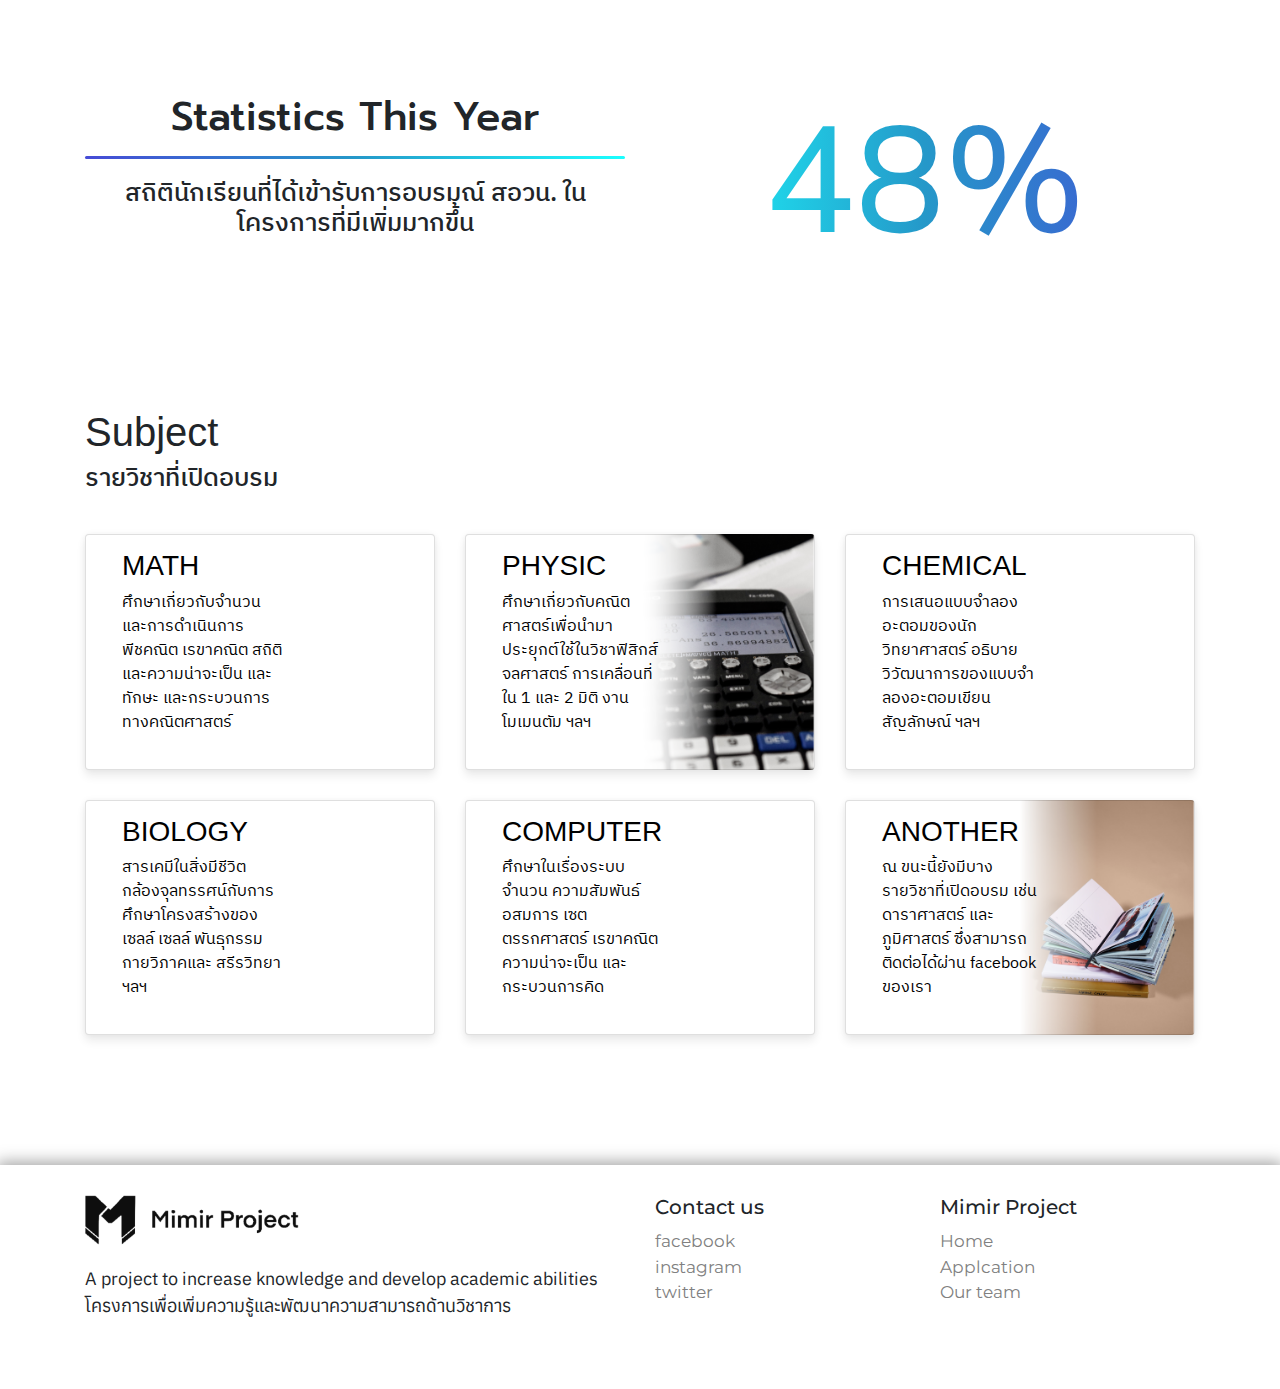
==== commit 40a979ec: "too much stuff" ====
--- a/index.html
+++ b/index.html
@@ -10,7 +10,9 @@
 	<!-- Option 1: Include in HTML -->
 	<link rel="stylesheet" href="https://cdn.jsdelivr.net/npm/bootstrap-icons@1.3.0/font/bootstrap-icons.css">
 
-	<title>Home</title>
+	<title>Mimir</title>
+	<link rel="icon" type="image/x-icon" href="logo/favicon.ico">
+
 </head>
 
 <body>
@@ -40,15 +42,15 @@
 
         		<!-- our lesson -->
         		<li class="nav-item">
-          			<a class="nav-link" href="#">Lesson</a>
+          			<a class="nav-link" href="lesson/lesson.html">Lesson</a>
         		</li>
 
         		<!-- last year information and static -->
        			<li class="nav-item dropdown">
           			<a class="nav-link dropdown-toggle" href="#" id="navbarDropdown" role="button" data-bs-toggle="dropdown" aria-expanded="false">Information</a>
           			<ul class="dropdown-menu" aria-labelledby="navbarDropdown">
-            			<li><a class="dropdown-item" href="#">Static Last Year</a></li>
-            			<li><a class="dropdown-item" href="#">Teacher List</a></li>
+            			<li><a class="dropdown-item" href="static/static.html">Statistics</a></li>
+            			<li><a class="dropdown-item" href="team/our_team.html">Our team</a></li>
             			<li><a class="dropdown-item disabled" href="#">Examination Room</a> <!-- will anable soon --> 
           			</ul>
         		</li>
@@ -120,17 +122,54 @@
 	</div>
 </div>
 
+<!-- target -->
+<div class="target">
+	<div class="container">
+		<div class="row">
+			<div class="col-lg">
+				<h1>Target</h1>
+				<h2>เป้าหมายของเรา</h2>
+			</div>
+		</div>
+		<div class="color_line"></div>
+		<div class="row">
+			<div class="col-md">
+				<div class="pic"><i class="bi bi-book-half"></i></div>
+				<h3>Academic</h3>
+				<p>เพื่อพัฒนาความรู้ และความสามารถด้านวิชาการ</p>
+			</div>
+			<div class="col-md">
+				<div class="pic"><i class="bi bi-cursor-fill"></i></div>
+				<h3>Ability</h3>
+				<p>นำความรู้ไปปรับใช้ในอนาคตได้อย่างเหมาะสม</p>
+			</div>
+		</div>
+		<div class="row">
+			<div class="col-md">
+				<div class="pic"><i class="bi bi-bookmark-star-fill"></i></div>
+				<h3>Opportunity</h3>
+				<p>ผู้ที่ประสงค์ที่จะสอบแข่งขันมีโอกาสในการผ่านรอบคัดเลือกมากขึ้น</p>
+			</div>
+			<div class="col-md">
+				<div class="pic"><i class="bi bi-bar-chart-line-fill"></i></div>
+				<h3>Improve</h3>
+				<p>นำมาปรับปรุง และพัฒนาต่อยอดโครงการในปีถัดไป</p>
+			</div>
+		</div>
+	</div>
+</div>
+
 <!-- some statics -->
 <div class="static">
 	<div class="container">
 		<div class="row">
 			<div class="col-lg">
-				<h1>Static This Year</h1>
-				<hr>
+				<h1>Statistics This Year</h1>
+				<div class="color_line"></div>
 				<h2>สถิตินักเรียนที่ได้เข้ารับการอบรมณ์ สอวน. ในโครงการที่มีเพิ่มมากขึ้น</h2>
 			</div>
 			<div class="col-lg">
-				<h1 class="percentage">50%</h1>
+				<h1 class="percentage">48%</h1>
 			</div>
 		</div>
 	</div>
@@ -166,7 +205,7 @@
 				<a href="#">
 					<div class="card card-3">
 				        <h3>CHEMICAL</h3>
-				        <p>การเสนอแบบจําลองอะตอมของนักวิทยาศาสตร์ และอธิบายวิวัฒนาการของแบบจําลองอะตอมเขียนสัญลักษณ์ฯลฯ</p>
+				        <p>การเสนอแบบจําลองอะตอมของนักวิทยาศาสตร์ อธิบายวิวัฒนาการของแบบจําลองอะตอมเขียนสัญลักษณ์ ฯลฯ</p>
 				    </div>
 				</a>
 			</div>
@@ -174,7 +213,7 @@
 				<a href="#">
 					<div class="card card-4">
 				        <h3>BIOLOGY</h3>
-				        <p>สารเคมีในสิ่งมีชีวิต กล้องจุลทรรศน์กับการศึกษาโครงสร้างของเซลล์ เซลล์ พันธุกรรม กายวิภาคและ สรีรวิทยาของพืช ฯลฯ</p>
+				        <p>สารเคมีในสิ่งมีชีวิต กล้องจุลทรรศน์กับการศึกษาโครงสร้างของเซลล์ เซลล์ พันธุกรรม กายวิภาคและ สรีรวิทยา ฯลฯ</p>
 				    </div>
 				</a>
 			</div>
@@ -182,7 +221,7 @@
 				<a href="#">
 					<div class="card card-5">
 				        <h3>COMPUTER</h3>
-				        <p>ศึกษาในเรื่องระบบจานวน ความสัมพันธ์ อสมการ เซต ตรรกศาสตร์ เรขาคณิต ความน่าจะเป็น และกระบวนการคิด</p>
+				        <p>ศึกษาในเรื่องระบบจำนวน ความสัมพันธ์ อสมการ เซต ตรรกศาสตร์ เรขาคณิต ความน่าจะเป็น และกระบวนการคิด</p>
 				    </div>
 				</a>
 			</div>
@@ -210,7 +249,7 @@
 			</div>
 			<div class="col-md-3">
 				<h1>Contact us</h1>
-				<a href="#">facebook</a>
+				<a href="https://www.facebook.com/profile.php?id=100082453218251">facebook</a>
 				<br>
 				<a href="#">instagram</a>
 				<br>
@@ -218,11 +257,12 @@
 			</div>
 			<div class="col-md-3">
 				<h1>Mimir Project</h1>
-				<a href="#">Home</a>
+				<a href="index.html">Home</a>
 				<br>
 				<a href="#">Applcation</a>
 				<br>
-				<a href="#">Our team</a>
+				<a href="team/our_team.html">Our team</a>
+				<br>
 			</div>
 		</div>
 	</div>
--- a/home_style.css
+++ b/home_style.css
@@ -55,7 +55,7 @@
 }
 
 .introduce .color_line {
-	background-color: #6d6d6d;
+	background: linear-gradient(90deg, rgba(70,0,207,1) 12%, rgba(255,0,153,1) 100%);;
 	height: 3px;
 	border-radius: 20px;
 	margin-top: 15px;
@@ -139,6 +139,58 @@
 	margin-right: 10px;
 }
 
+.target {
+	margin-top: 120px;
+	margin-bottom: 20px;
+	display: flex;
+    flex-wrap: wrap;
+    justify-content: space-between;
+}
+
+.target h1 {
+	font-size: 40px;
+	font-family: 'Prompt', sans-serif;
+}
+
+.target h2 {
+	font-size: 25px;
+	font-family: 'IBM Plex sans Thai', sans-serif;
+}
+
+.target h3 {
+	font-size: 25px;
+	font-family: 'Pormpt', sans-serif;
+	margin-top: 10px;
+}
+
+.target p {
+	font-size: 20px;
+	font-family: 'IBM Plex sans Thai', sans-serif;
+	margin-top: 7px;
+}
+
+.target .row {
+	margin-top: 30px;
+}
+
+.target .pic {
+	font-size: 40px;
+	background: linear-gradient(0deg, rgba(0,0,0,1) 0%, rgba(111,111,111,1) 100%);
+	color: #ffffff;
+	padding-left: 10px;
+	padding-right: 10px;
+	border-radius: 0.4rem;
+	width: 60px;
+}
+
+.target .color_line {
+	background: linear-gradient(90deg, rgba(255,0,0,1) 23%, rgba(255,143,0,1) 100%);
+	height: 3px;
+	border-radius: 20px;
+	margin-top: 15px;
+	margin-bottom: 20px;
+}
+
 .static {
 	margin-top: 120px;
 	margin-bottom: 20px;
@@ -167,6 +219,14 @@
 	font-family: 'IBM Plex Sans Thai', sans-serif;
 	text-align: center;
 	margin-bottom: 0px;
+}
+
+.static .color_line {
+	background: linear-gradient(90deg, rgba(70,75,214,1) 0%, rgba(37,152,201,1) 50%, rgba(27,255,255,1) 100%);
+	height: 3px;
+	border-radius: 20px;
+	margin-top: 15px;
+	margin-bottom: 20px;
 }
 
 .static .percentage {
@@ -174,7 +234,7 @@
 	font-size: 150px;
 	text-align: center;
 	vertical-align: center;
-	background: linear-gradient(90deg, rgba(70,75,214,1) 0%, rgba(37,152,201,1) 50%, rgba(27,255,255,1) 100%);
+	background: linear-gradient(90deg, rgba(27,255,255,1) 0%, rgba(37,152,201,1) 50%, rgba(70,75,214,1) 100%);
     -webkit-text-fill-color: transparent;
     -webkit-background-clip: text;
 }
@@ -287,6 +347,7 @@
 
 .bottom {
 	box-shadow: 0px 0px 15px 3px #A4A4A4;
+	padding-bottom: 50px;
 }
 
 .bottom img {
@@ -311,10 +372,10 @@
 .bottom a {
 	font-family: 'Montserrat', sans-serif;
 	font-size: 17px;
-	color: #3b3b3b;
+	color: #808080;
 }
 
 .bottom a:hover {
 	text-decoration: none;
 	color: #000000;
-}+}
